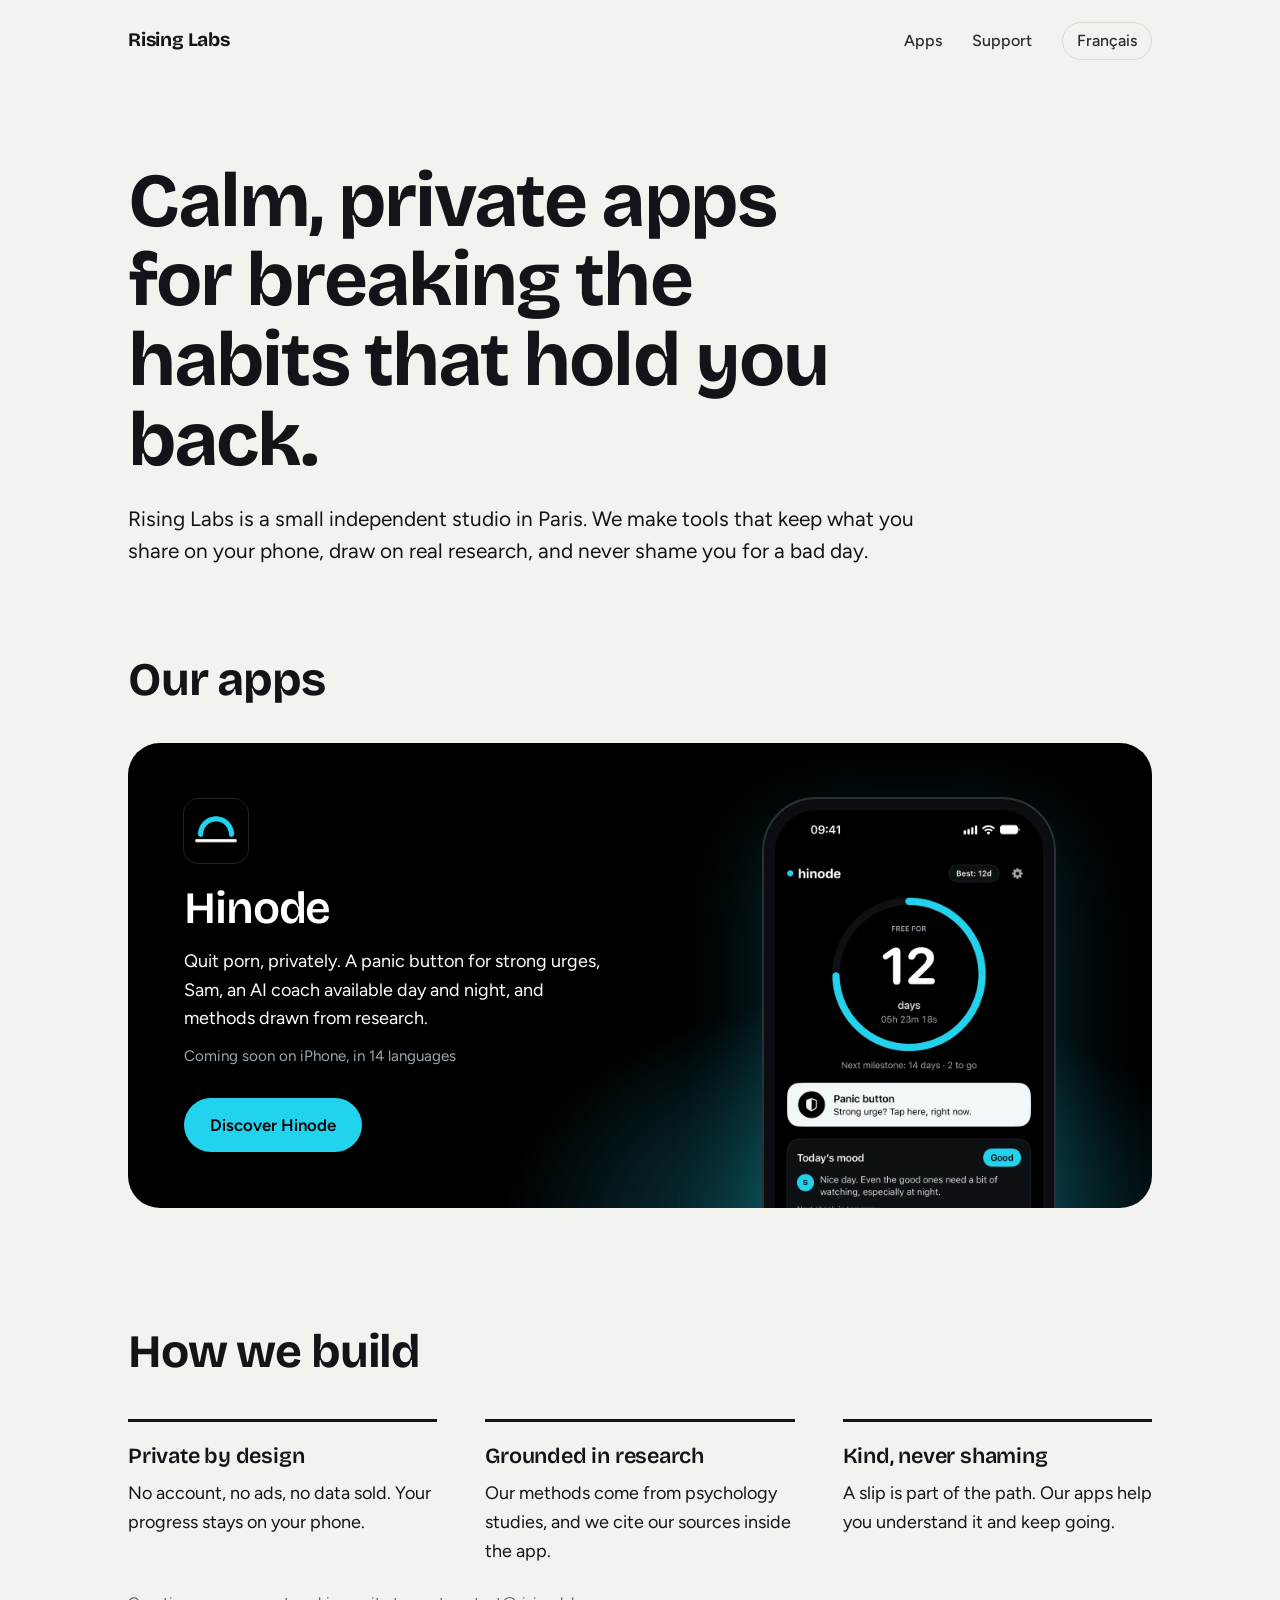
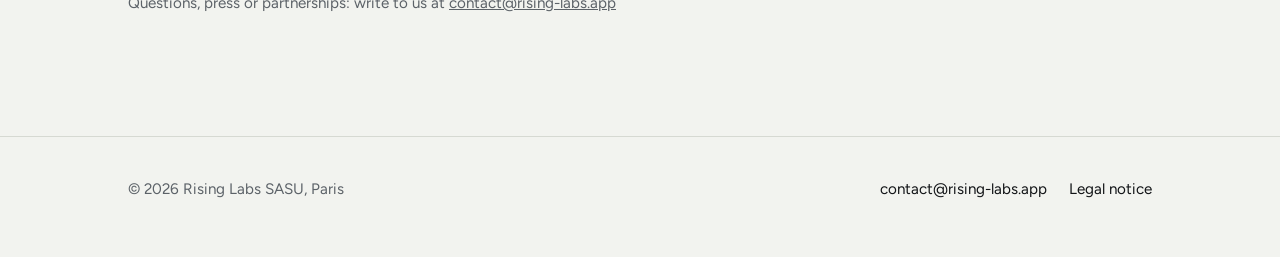
==== index.html @ cd3cd75d "Add files via upload" ====
<!doctype html>
<html lang="en" class="t-studio">
<head>
<meta charset="utf-8">
<meta name="viewport" content="width=device-width,initial-scale=1">
<title>Rising Labs: calm, private apps for a fresh start</title>
<meta name="description" content="Rising Labs is an independent studio in Paris making calm, private apps that help you break the habits holding you back.">
<meta name="theme-color" content="#f2f3ef">
<link rel="icon" type="image/svg+xml" href="/assets/img/rising-labs.svg">
<link rel="alternate" hreflang="en" href="https://www.rising-labs.app/">
<link rel="alternate" hreflang="fr" href="https://www.rising-labs.app/fr/">
<link rel="preload" href="/assets/fonts/bricolage-grotesque-latin-700-normal.woff2" as="font" type="font/woff2" crossorigin>
<link rel="stylesheet" href="/assets/style.css">
</head>
<body>
<header class="wrap top">
  <a class="brand" href="/">Rising Labs</a>
  <nav class="nav" aria-label="Main">
    <a href="/#apps">Apps</a>
    <a href="/support/">Support</a>
    <a class="lang" href="/fr/" hreflang="fr" lang="fr">Français</a>
  </nav>
</header>
<main>
<div class="wrap intro">
  <h1>Calm, private apps for breaking the habits that hold you back.</h1>
  <p class="lead">Rising Labs is a small independent studio in Paris. We make tools that keep what you share on your phone, draw on real research, and never shame you for a bad day.</p>
</div>
<section class="wrap" aria-labelledby="apps" style="padding-top:clamp(48px,7vw,88px)">
  <h2 id="apps">Our apps</h2>
  <div class="tiles">
    <article class="tile tile-hinode t-hinode">
      <div class="tile-body">
        <img src="/assets/img/hinode-icon-180.png" alt="" width="64" height="64">
        <h3>Hinode</h3>
        <p>Quit porn, privately. A panic button for strong urges, Sam, an AI coach available day and night, and methods drawn from research.</p>
        <p class="status">Coming soon on iPhone, in 14 languages</p>
        <a class="btn btn-dawn" href="/hinode/">Discover Hinode</a>
      </div>
      <div class="tile-shot" aria-hidden="true"><div class="phone"><img src="/assets/img/01-accueil-en.webp" alt="" width="660" height="1434"></div></div>
    </article>
  </div>
</section>
<section class="wrap" aria-labelledby="how" style="padding-top:0">
  <h2 id="how">How we build</h2>
  <div class="principles"><div><h3>Private by design</h3><p>No account, no ads, no data sold. Your progress stays on your phone.</p></div><div><h3>Grounded in research</h3><p>Our methods come from psychology studies, and we cite our sources inside the app.</p></div><div><h3>Kind, never shaming</h3><p>A slip is part of the path. Our apps help you understand it and keep going.</p></div></div>
  <p class="note" id="contact">Questions, press or partnerships: write to us at <a href="mailto:contact@rising-labs.app">contact@rising-labs.app</a></p>
</section>
</main>
<footer>
  <div class="wrap">
    <span class="legal">© 2026 Rising Labs SASU, Paris</span>
    <nav aria-label="Footer">
      <a href="mailto:contact@rising-labs.app">contact@rising-labs.app</a>
      <a href="/legal/">Legal notice</a>
    </nav>
  </div>
</footer>
</body>
</html>
---- assets/style.css ----
@font-face{font-family:"Bricolage";src:url(/assets/fonts/bricolage-grotesque-latin-600-normal.woff2) format("woff2");font-weight:600;font-display:swap;unicode-range:U+0000-00FF,U+0131,U+0152-0153,U+02BB-02BC,U+02C6,U+02DA,U+02DC,U+0304,U+0308,U+0329,U+2000-206F,U+20AC,U+2122,U+2191,U+2193,U+2212,U+2215,U+FEFF,U+FFFD}
@font-face{font-family:"Bricolage";src:url(/assets/fonts/bricolage-grotesque-latin-ext-600-normal.woff2) format("woff2");font-weight:600;font-display:swap;unicode-range:U+0100-02BA,U+02BD-02C5,U+02C7-02CC,U+02CE-02D7,U+02DD-02FF,U+1D00-1DBF,U+1E00-1E9F,U+1EF2-1EFF,U+2020,U+20A0-20AB,U+20AD-20C0,U+2113,U+2C60-2C7F,U+A720-A7FF}
@font-face{font-family:"Bricolage";src:url(/assets/fonts/bricolage-grotesque-latin-700-normal.woff2) format("woff2");font-weight:700;font-display:swap;unicode-range:U+0000-00FF,U+0131,U+0152-0153,U+02BB-02BC,U+02C6,U+02DA,U+02DC,U+0304,U+0308,U+0329,U+2000-206F,U+20AC,U+2122,U+2191,U+2193,U+2212,U+2215,U+FEFF,U+FFFD}
@font-face{font-family:"Bricolage";src:url(/assets/fonts/bricolage-grotesque-latin-ext-700-normal.woff2) format("woff2");font-weight:700;font-display:swap;unicode-range:U+0100-02BA,U+02BD-02C5,U+02C7-02CC,U+02CE-02D7,U+02DD-02FF,U+1D00-1DBF,U+1E00-1E9F,U+1EF2-1EFF,U+2020,U+20A0-20AB,U+20AD-20C0,U+2113,U+2C60-2C7F,U+A720-A7FF}
@font-face{font-family:"Figtree";src:url(/assets/fonts/figtree-latin-400-normal.woff2) format("woff2");font-weight:400;font-display:swap;unicode-range:U+0000-00FF,U+0131,U+0152-0153,U+02BB-02BC,U+02C6,U+02DA,U+02DC,U+0304,U+0308,U+0329,U+2000-206F,U+20AC,U+2122,U+2191,U+2193,U+2212,U+2215,U+FEFF,U+FFFD}
@font-face{font-family:"Figtree";src:url(/assets/fonts/figtree-latin-ext-400-normal.woff2) format("woff2");font-weight:400;font-display:swap;unicode-range:U+0100-02BA,U+02BD-02C5,U+02C7-02CC,U+02CE-02D7,U+02DD-02FF,U+1D00-1DBF,U+1E00-1E9F,U+1EF2-1EFF,U+2020,U+20A0-20AB,U+20AD-20C0,U+2113,U+2C60-2C7F,U+A720-A7FF}
@font-face{font-family:"Figtree";src:url(/assets/fonts/figtree-latin-500-normal.woff2) format("woff2");font-weight:500;font-display:swap;unicode-range:U+0000-00FF,U+0131,U+0152-0153,U+02BB-02BC,U+02C6,U+02DA,U+02DC,U+0304,U+0308,U+0329,U+2000-206F,U+20AC,U+2122,U+2191,U+2193,U+2212,U+2215,U+FEFF,U+FFFD}
@font-face{font-family:"Figtree";src:url(/assets/fonts/figtree-latin-ext-500-normal.woff2) format("woff2");font-weight:500;font-display:swap;unicode-range:U+0100-02BA,U+02BD-02C5,U+02C7-02CC,U+02CE-02D7,U+02DD-02FF,U+1D00-1DBF,U+1E00-1E9F,U+1EF2-1EFF,U+2020,U+20A0-20AB,U+20AD-20C0,U+2113,U+2C60-2C7F,U+A720-A7FF}
@font-face{font-family:"Figtree";src:url(/assets/fonts/figtree-latin-600-normal.woff2) format("woff2");font-weight:600;font-display:swap;unicode-range:U+0000-00FF,U+0131,U+0152-0153,U+02BB-02BC,U+02C6,U+02DA,U+02DC,U+0304,U+0308,U+0329,U+2000-206F,U+20AC,U+2122,U+2191,U+2193,U+2212,U+2215,U+FEFF,U+FFFD}
@font-face{font-family:"Figtree";src:url(/assets/fonts/figtree-latin-ext-600-normal.woff2) format("woff2");font-weight:600;font-display:swap;unicode-range:U+0100-02BA,U+02BD-02C5,U+02C7-02CC,U+02CE-02D7,U+02DD-02FF,U+1D00-1DBF,U+1E00-1E9F,U+1EF2-1EFF,U+2020,U+20A0-20AB,U+20AD-20C0,U+2113,U+2C60-2C7F,U+A720-A7FF}
:root{--max:1120px;--gutter:clamp(20px,5vw,48px)}
.t-hinode{--night:#000;--ink:#fff;--dawn:#22d3ee;--on-dawn:#000;--mist:#9aa6b0;--panel:#0e1114;--line:#20262c;color-scheme:dark}
.t-studio{--night:#f2f3ef;--ink:#121417;--dawn:#121417;--on-dawn:#fff;--mist:#5c6268;--panel:#fafbf8;--line:#d6d9d2;color-scheme:light}
*{box-sizing:border-box;margin:0;padding:0}
html{background:var(--night);-webkit-text-size-adjust:100%}
body{background:var(--night);color:var(--ink);font:400 18px/1.6 "Figtree",system-ui,sans-serif;-webkit-font-smoothing:antialiased;overflow-x:hidden}
a{color:inherit}
a:focus-visible,button:focus-visible{outline:3px solid var(--dawn);outline-offset:3px;border-radius:6px}
img{display:block;max-width:100%;height:auto}
.wrap{max-width:var(--max);margin:0 auto;padding-inline:var(--gutter)}
h1,h2,h3{font-family:"Bricolage",system-ui,sans-serif;font-weight:700;letter-spacing:-.025em;line-height:1.05}
h1{font-size:clamp(2.5rem,6.4vw,4.75rem);max-width:15ch}
h2{font-size:clamp(1.9rem,4vw,2.9rem);max-width:20ch}
h3{font-size:1.35rem;font-weight:600;letter-spacing:-.01em;line-height:1.2}
p{max-width:62ch}
.lead{font-size:clamp(1.1rem,2vw,1.3rem);line-height:1.55;margin-top:1.4rem}

/* en-tête */
.top{display:flex;align-items:center;justify-content:space-between;gap:16px;padding-block:22px}
.brand{white-space:nowrap;display:flex;align-items:center;gap:12px;text-decoration:none;font-family:"Bricolage";font-weight:700;font-size:1.2rem;letter-spacing:-.01em}
.brand svg{width:34px;height:22px}
.nav{display:flex;gap:clamp(14px,3vw,30px);align-items:center;font-weight:500;font-size:1rem}
.nav a{text-decoration:none;opacity:.9;white-space:nowrap}
.nav a:hover,.nav a[aria-current]{opacity:1;color:var(--dawn)}
.nav .lang{border:1px solid var(--line);border-radius:999px;padding:5px 14px}
@media (max-width:480px){.nav{gap:14px;font-size:.95rem}.nav .lang{padding:4px 10px}.brand{font-size:1.05rem;gap:9px}.brand svg{width:28px}}

/* le lever de soleil */
.dawn{position:relative;width:100%;overflow:hidden;margin-top:clamp(28px,6vw,56px)}
.dawn svg{display:block;width:100%;height:auto}
.dawn .sun{transform-box:view-box;transform-origin:50% 100%;animation:rise 2.4s cubic-bezier(.2,.7,.1,1) .2s both}
.dawn .glow{animation:glow 2.8s ease-out .2s both}
@keyframes rise{from{transform:translateY(58%)}to{transform:translateY(0)}}
@keyframes glow{from{opacity:0}to{opacity:1}}
@media (prefers-reduced-motion:reduce){.dawn .sun,.dawn .glow{animation:none}}

section{padding-block:clamp(64px,10vw,120px)}
.intro{padding-top:clamp(40px,7vw,80px)}

/* boutons */
.btn{display:inline-flex;align-items:center;gap:10px;border-radius:999px;padding:14px 26px;font-weight:600;font-size:1.05rem;text-decoration:none;transition:transform .15s ease}
.btn-dawn{background:var(--dawn);color:var(--on-dawn)}
.btn-dawn:hover{transform:translateY(-1px)}
.btn-soon{border:1.5px solid var(--line);color:var(--ink)}
.btn-soon span{width:9px;height:9px;border-radius:50%;background:var(--dawn);box-shadow:0 0 12px var(--dawn)}
.actions{display:flex;flex-wrap:wrap;gap:14px;margin-top:2rem}

/* liste des apps */
.app-row{display:grid;grid-template-columns:auto 1fr auto;gap:28px;align-items:center;padding:34px 0;border-top:1px solid var(--line);border-bottom:1px solid var(--line);margin-top:2.4rem}
.app-row img{width:96px;height:96px;border-radius:22px;box-shadow:0 0 0 1px var(--line)}
.app-row h3{font-size:1.7rem}
.app-row p{margin-top:.35rem}
.app-row .status{color:var(--mist);font-size:.95rem;margin-top:.6rem}
@media (max-width:720px){.app-row{grid-template-columns:auto 1fr}.app-row{align-items:start}.app-row .btn{grid-column:1/-1;justify-self:start}.app-row img{width:72px;height:72px;border-radius:17px}}

.app-row + .app-row{border-top:0;margin-top:0}
.mono{width:96px;height:96px;border-radius:22px;border:1.5px dashed var(--mist);display:grid;place-items:center;font-family:"Bricolage";font-weight:700;font-size:2.2rem;color:var(--mist)}
@media (max-width:720px){.mono{width:72px;height:72px;border-radius:17px;font-size:1.7rem}}
.app-row .soon{color:var(--mist);font-weight:500;font-size:.95rem;border:1px solid var(--line);border-radius:999px;padding:8px 16px;white-space:nowrap}
@media (max-width:720px){.app-row .soon{grid-column:1/-1;justify-self:start}}
.sublinks{display:flex;flex-wrap:wrap;gap:22px;margin-top:1.4rem;font-weight:500}
.sublinks a{color:var(--dawn);text-decoration:none}
.sublinks a:hover{text-decoration:underline}
/* tuiles d'apps : chaque app garde ses propres couleurs */
.tiles{display:grid;gap:20px;margin-top:2.4rem}
.tile{position:relative;border-radius:32px;overflow:hidden;display:grid;grid-template-columns:1.05fr .95fr;min-height:460px;background:var(--night);color:var(--ink)}
.tile-body{padding:clamp(28px,4.5vw,56px);display:flex;flex-direction:column;justify-content:center;align-items:flex-start}
.tile-body img{width:64px;height:64px;border-radius:15px;box-shadow:0 0 0 1px var(--line)}
.tile h3{font-size:clamp(2rem,4vw,2.8rem);margin-top:1.2rem;letter-spacing:-.025em}
.tile p{margin-top:.7rem;max-width:42ch}
.tile .status{color:var(--mist);font-size:.95rem}
.tile .btn{margin-top:1.8rem}
.tile-hinode{background:radial-gradient(520px 340px at 72% 105%,rgba(34,211,238,.38),rgba(34,211,238,0) 70%),#000}
.tile-shot{display:flex;justify-content:center;align-items:flex-start;padding-top:56px;max-height:460px}
.tile-shot .phone{width:290px;margin:0}
.tile-next{grid-template-columns:auto 1fr auto;min-height:0;align-items:center;gap:28px;padding:clamp(24px,3.5vw,40px);background:var(--panel);border:1.5px dashed var(--line)}
.tile-next h3{margin-top:0;font-size:1.8rem}
.tile-next p{margin-top:.35rem}
@media (max-width:820px){.tile{grid-template-columns:1fr}.tile-shot{max-height:340px;padding-top:8px}.tile-shot .phone{width:250px}.tile-next{grid-template-columns:auto 1fr;align-items:start}.tile-next .soon{grid-column:1/-1;justify-self:start}}
.soon{color:var(--mist);font-weight:500;font-size:.95rem;border:1px solid var(--line);border-radius:999px;padding:8px 16px;white-space:nowrap}
/* principes */
.principles{display:grid;grid-template-columns:repeat(3,1fr);gap:clamp(24px,4vw,48px);margin-top:2.6rem}
.principles div{border-top:3px solid var(--ink);padding-top:22px}
.principles div:first-child{border-color:var(--dawn)}
.principles p{margin-top:.6rem}
@media (max-width:820px){.principles{grid-template-columns:1fr}}

/* page Hinode */
.hero-app{display:grid;grid-template-columns:1.1fr .9fr;gap:clamp(32px,6vw,80px);align-items:center;padding-block:clamp(28px,5vw,64px) clamp(64px,9vw,110px)}
.app-id{display:flex;align-items:center;gap:14px;margin-bottom:1.6rem;font-family:"Bricolage";font-weight:700;font-size:1.4rem}
.app-id img{width:56px;height:56px;border-radius:13px;box-shadow:0 0 0 1px var(--line)}
@media (max-width:860px){.hero-app{grid-template-columns:1fr}}

.phone{position:relative;width:min(100%,330px);margin:0 auto;border-radius:52px;padding:11px;background:#0b0d10;box-shadow:0 0 0 2px #2a3036,0 30px 90px rgba(34,211,238,.22)}
.phone img{border-radius:42px;width:100%}
.phone::after{content:"";position:absolute;top:22px;left:50%;width:30%;height:26px;margin-left:-15%;border-radius:20px;background:#000}

.feature{display:grid;grid-template-columns:.85fr 1.15fr;gap:clamp(32px,7vw,96px);align-items:center;padding-block:clamp(48px,8vw,96px);border-top:1px solid var(--line)}
.feature:nth-of-type(even){grid-template-columns:1.15fr .85fr}
.feature:nth-of-type(even) .phone{order:2}
.feature .phone{width:min(100%,300px)}
.feature p{margin-top:1.1rem}
@media (max-width:860px){.feature,.feature:nth-of-type(even){grid-template-columns:1fr}.feature .phone,.feature:nth-of-type(even) .phone{order:2}}

.privacy-list{list-style:none;margin-top:2.2rem;display:grid;gap:0}
.privacy-list li{display:grid;grid-template-columns:28px 1fr;gap:14px;padding:18px 0;border-top:1px solid var(--line)}
.privacy-list li::before{content:"";width:14px;height:14px;margin-top:.45em;border-radius:50%;border:3px solid var(--dawn)}
.note{color:var(--mist);font-size:.95rem;margin-top:1.6rem}

/* pages de texte (support, confidentialité, mentions) */
.doc{padding-block:clamp(40px,7vw,80px) clamp(64px,9vw,110px)}
.doc h1{font-size:clamp(2.2rem,5vw,3.4rem);max-width:none}
.doc .updated{color:var(--mist);margin-top:.8rem}
.doc h2{font-size:1.6rem;margin-top:2.6rem;max-width:none}
.doc p,.doc li{margin-top:.9rem;max-width:68ch}
.doc ul{padding-left:1.3em}
.doc li::marker{color:var(--dawn)}
.doc strong{font-weight:600}
.doc a{color:var(--dawn)}
.doc .qa{border-top:1px solid var(--line);padding:22px 0 4px;margin-top:22px}
.doc .qa h3{font-size:1.25rem}
.doc .todo{background:var(--line);color:var(--ink);padding:1px 6px;border-radius:5px}

/* pied de page */
footer{border-top:1px solid var(--line);padding-block:40px 56px;font-size:.95rem}
footer .wrap{display:flex;flex-wrap:wrap;justify-content:space-between;gap:20px}
footer nav{display:flex;flex-wrap:wrap;gap:22px}
footer a{text-decoration:none}
footer a:hover{color:var(--dawn)}
footer .legal{color:var(--mist)}
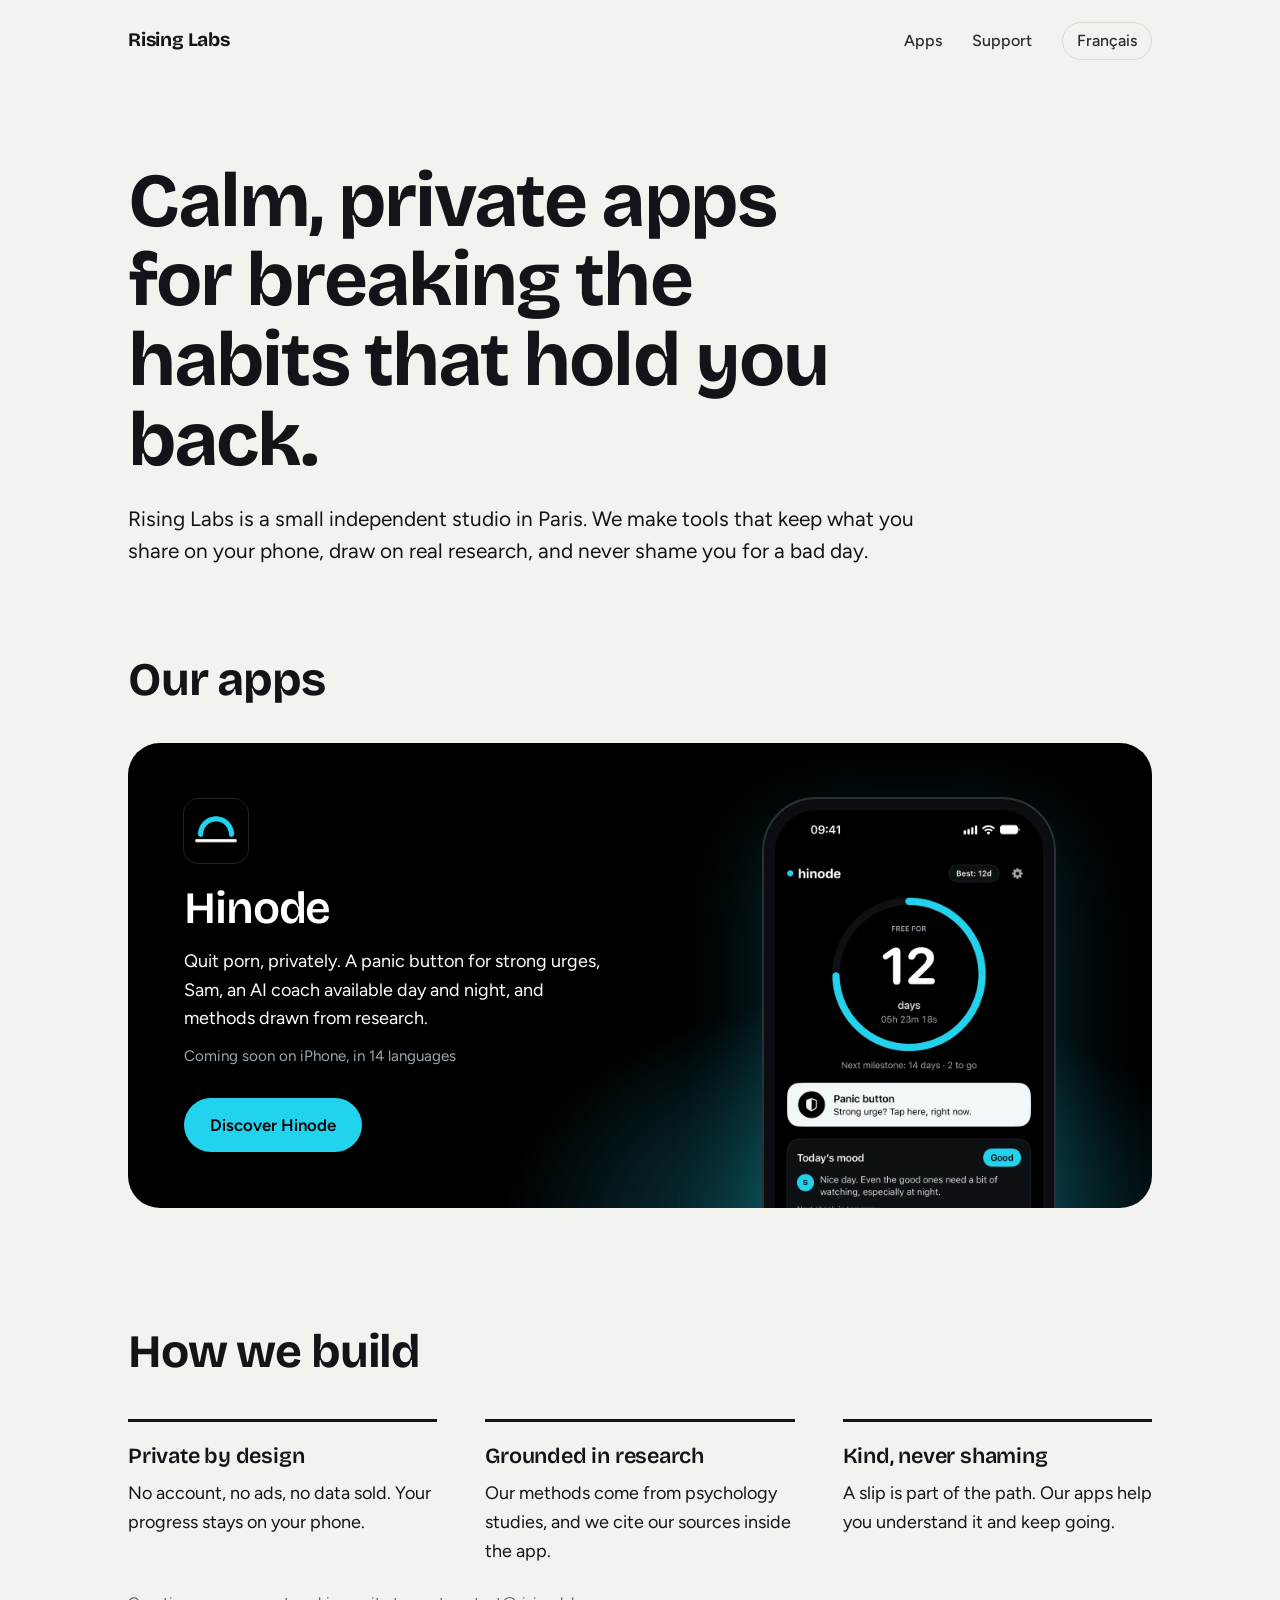
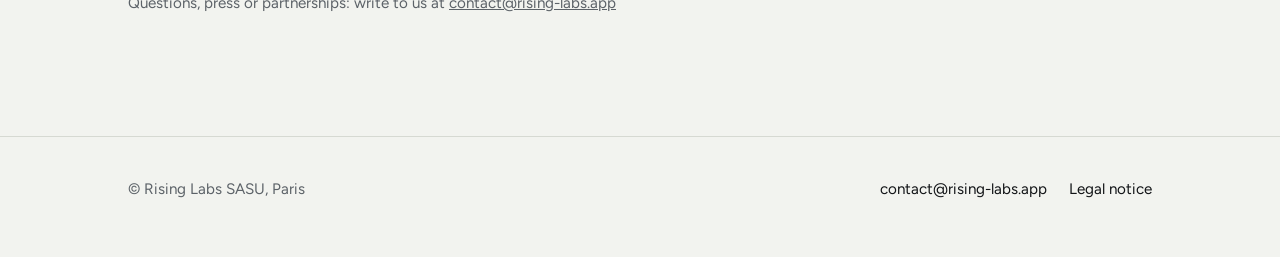
==== commit 944078ed: "Add files via upload" ====
--- a/index.html
+++ b/index.html
@@ -49,7 +49,7 @@
 </main>
 <footer>
   <div class="wrap">
-    <span class="legal">© 2026 Rising Labs SASU, Paris</span>
+    <span class="legal">© Rising Labs SASU, Paris</span>
     <nav aria-label="Footer">
       <a href="mailto:contact@rising-labs.app">contact@rising-labs.app</a>
       <a href="/legal/">Legal notice</a>
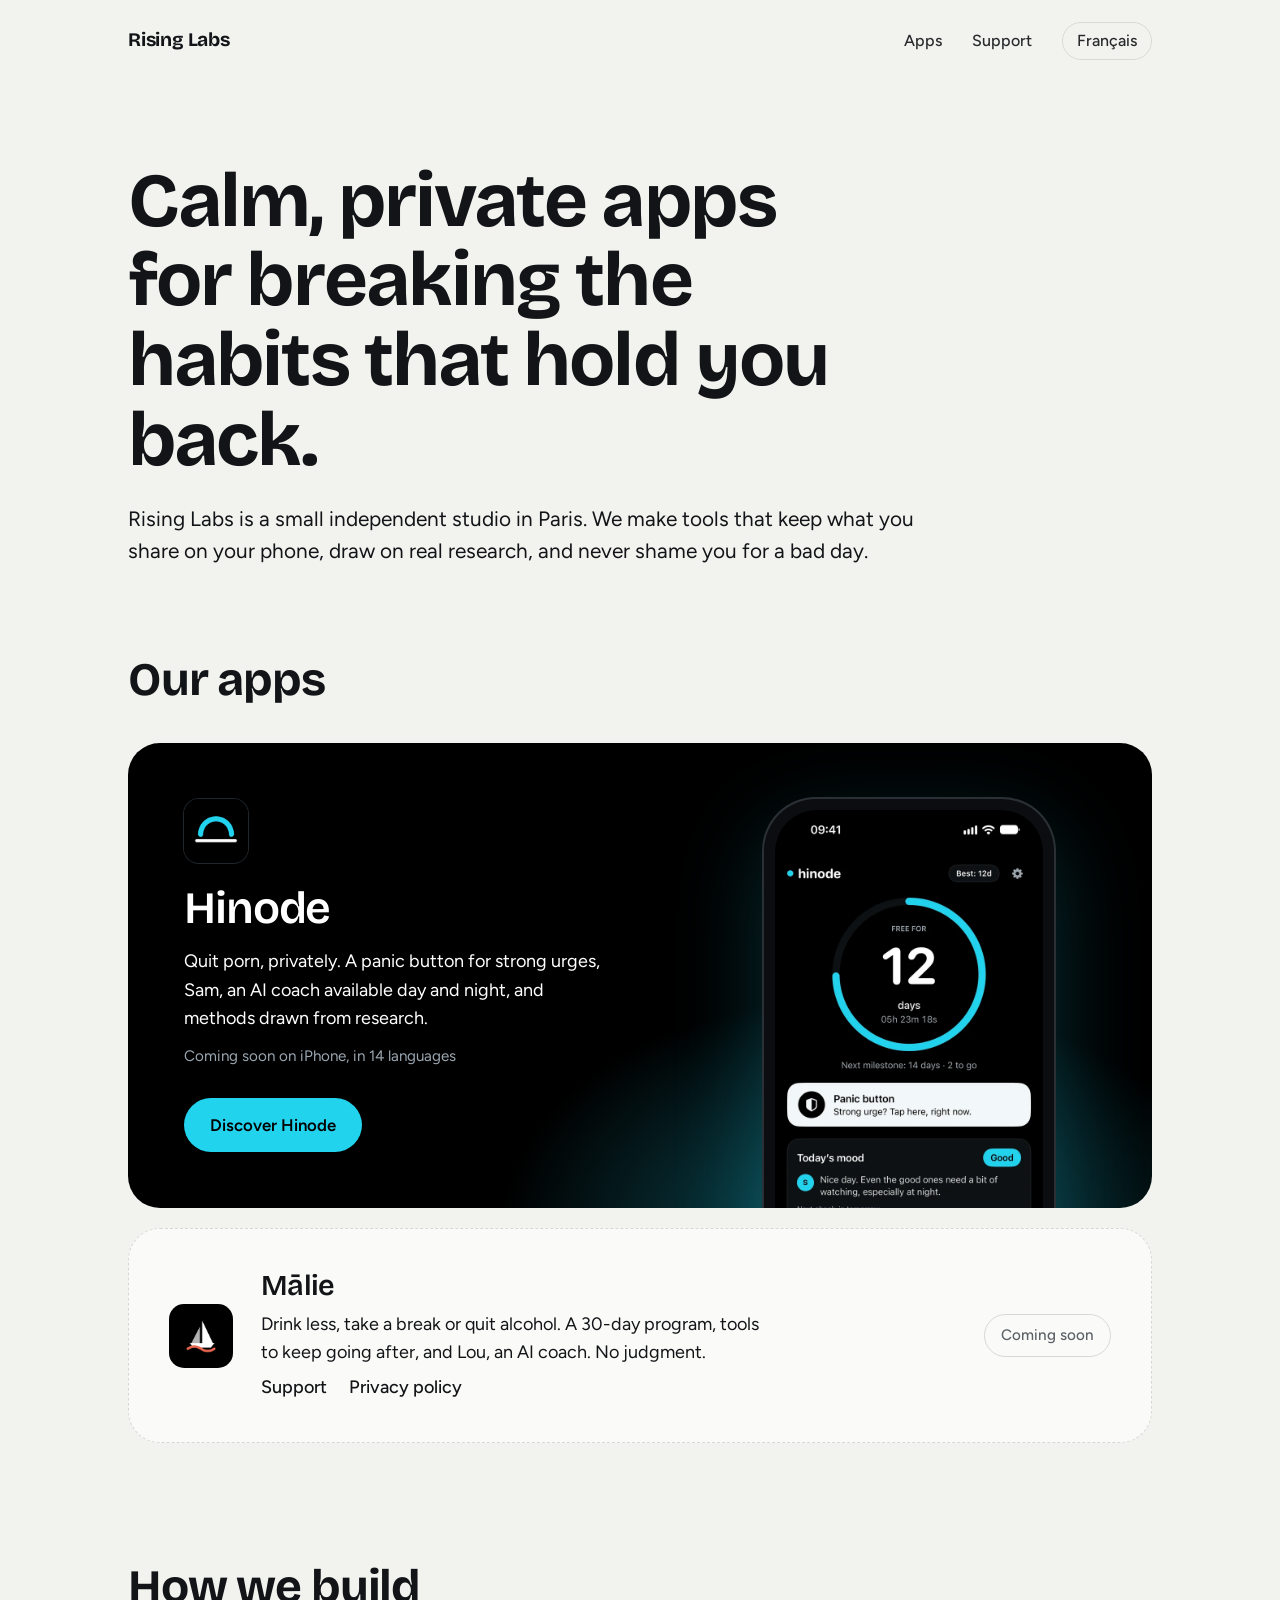
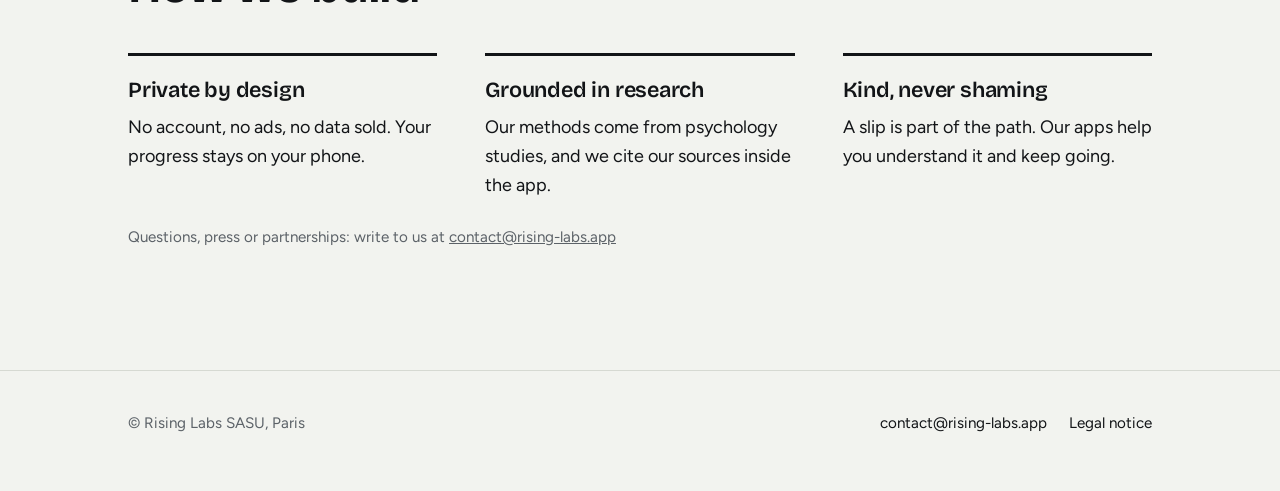
==== commit 3a6a1b50: "Add files via upload" ====
--- a/index.html
+++ b/index.html
@@ -39,6 +39,15 @@
       </div>
       <div class="tile-shot" aria-hidden="true"><div class="phone"><img src="/assets/img/01-accueil-en.webp" alt="" width="660" height="1434"></div></div>
     </article>
+    <article class="tile tile-next" id="malie">
+      <img src="/assets/img/malie-icon-180.png" alt="" width="64" height="64" style="border-radius:15px">
+      <div>
+        <h3>Mālie</h3>
+        <p>Drink less, take a break or quit alcohol. A 30-day program, tools to keep going after, and Lou, an AI coach. No judgment.</p>
+        <p class="sublinks"><a href="/support/#malie">Support</a><a href="/malie/privacy/">Privacy policy</a></p>
+      </div>
+      <span class="soon">Coming soon</span>
+    </article>
   </div>
 </section>
 <section class="wrap" aria-labelledby="how" style="padding-top:0">
--- a/assets/style.css
+++ b/assets/style.css
@@ -11,6 +11,7 @@
 @font-face{font-family:"Figtree";src:url(/assets/fonts/figtree-latin-ext-600-normal.woff2) format("woff2");font-weight:600;font-display:swap;unicode-range:U+0100-02BA,U+02BD-02C5,U+02C7-02CC,U+02CE-02D7,U+02DD-02FF,U+1D00-1DBF,U+1E00-1E9F,U+1EF2-1EFF,U+2020,U+20A0-20AB,U+20AD-20C0,U+2113,U+2C60-2C7F,U+A720-A7FF}
 :root{--max:1120px;--gutter:clamp(20px,5vw,48px)}
 .t-hinode{--night:#000;--ink:#fff;--dawn:#22d3ee;--on-dawn:#000;--mist:#9aa6b0;--panel:#0e1114;--line:#20262c;color-scheme:dark}
+.t-malie{--night:#f5efe6;--ink:#000;--dawn:#e8664f;--on-dawn:#000;--mist:#5b6672;--panel:#fffcf7;--line:#e6dccb;color-scheme:light}
 .t-studio{--night:#f2f3ef;--ink:#121417;--dawn:#121417;--on-dawn:#fff;--mist:#5c6268;--panel:#fafbf8;--line:#d6d9d2;color-scheme:light}
 *{box-sizing:border-box;margin:0;padding:0}
 html{background:var(--night);-webkit-text-size-adjust:100%}
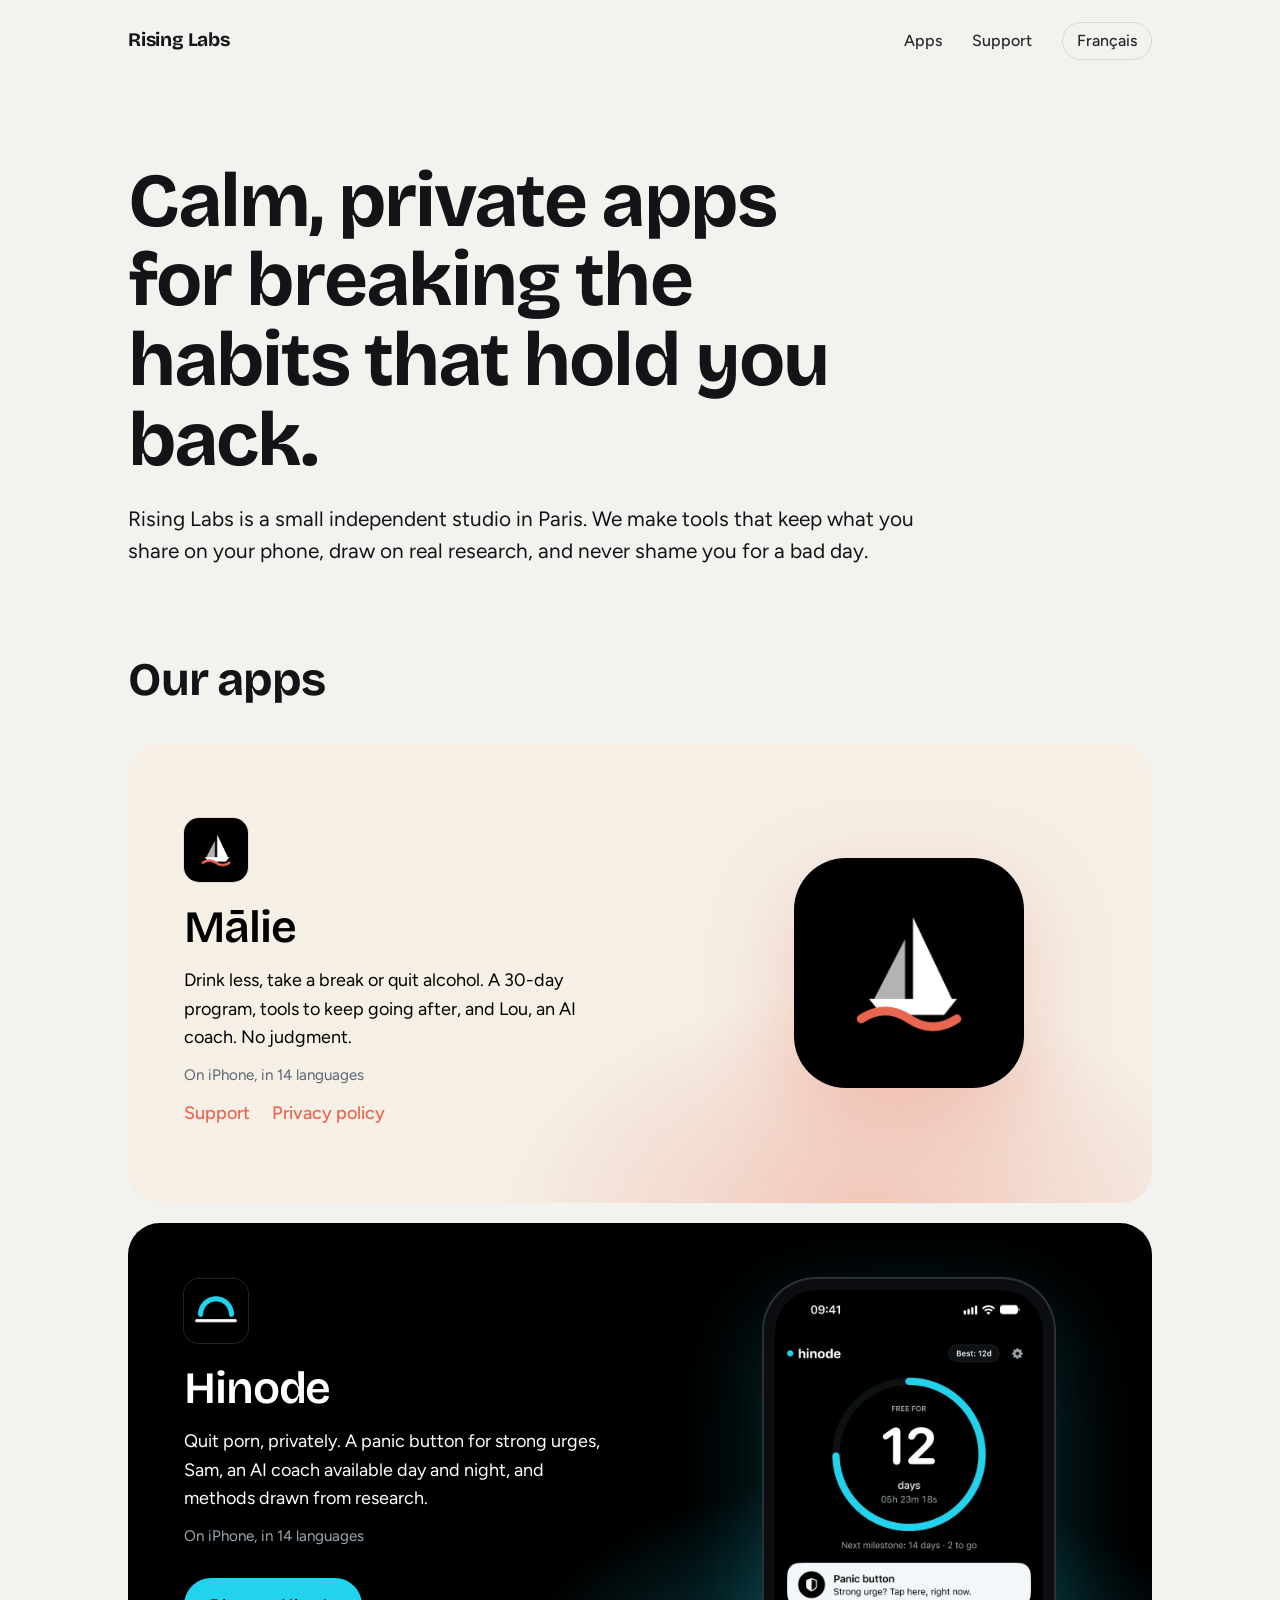
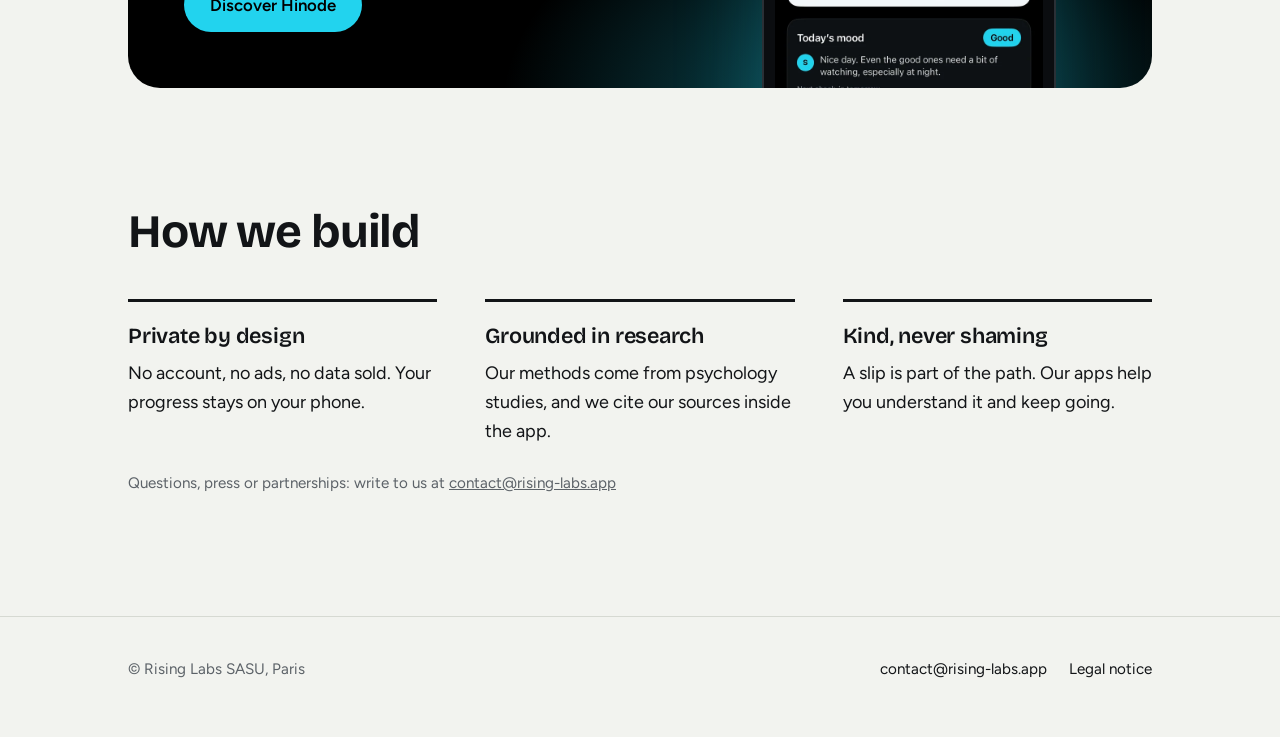
==== commit 1a5c7af0: "Add files via upload" ====
--- a/index.html
+++ b/index.html
@@ -29,24 +29,25 @@
 <section class="wrap" aria-labelledby="apps" style="padding-top:clamp(48px,7vw,88px)">
   <h2 id="apps">Our apps</h2>
   <div class="tiles">
+    <article class="tile tile-malie t-malie" id="malie">
+      <div class="tile-body">
+        <img src="/assets/img/malie-icon-180.png" alt="" width="64" height="64">
+        <h3>Mālie</h3>
+        <p>Drink less, take a break or quit alcohol. A 30-day program, tools to keep going after, and Lou, an AI coach. No judgment.</p>
+        <p class="status">On iPhone, in 14 languages</p>
+        <p class="sublinks"><a href="/support/#malie">Support</a><a href="/malie/privacy/">Privacy policy</a></p>
+      </div>
+      <div class="tile-icon" aria-hidden="true"><img src="/assets/img/malie-icon-512.png" alt="" width="512" height="512"></div>
+    </article>
     <article class="tile tile-hinode t-hinode">
       <div class="tile-body">
         <img src="/assets/img/hinode-icon-180.png" alt="" width="64" height="64">
         <h3>Hinode</h3>
         <p>Quit porn, privately. A panic button for strong urges, Sam, an AI coach available day and night, and methods drawn from research.</p>
-        <p class="status">Coming soon on iPhone, in 14 languages</p>
+        <p class="status">On iPhone, in 14 languages</p>
         <a class="btn btn-dawn" href="/hinode/">Discover Hinode</a>
       </div>
       <div class="tile-shot" aria-hidden="true"><div class="phone"><img src="/assets/img/01-accueil-en.webp" alt="" width="660" height="1434"></div></div>
-    </article>
-    <article class="tile tile-next" id="malie">
-      <img src="/assets/img/malie-icon-180.png" alt="" width="64" height="64" style="border-radius:15px">
-      <div>
-        <h3>Mālie</h3>
-        <p>Drink less, take a break or quit alcohol. A 30-day program, tools to keep going after, and Lou, an AI coach. No judgment.</p>
-        <p class="sublinks"><a href="/support/#malie">Support</a><a href="/malie/privacy/">Privacy policy</a></p>
-      </div>
-      <span class="soon">Coming soon</span>
     </article>
   </div>
 </section>
--- a/assets/style.css
+++ b/assets/style.css
@@ -83,6 +83,9 @@
 .tile .status{color:var(--mist);font-size:.95rem}
 .tile .btn{margin-top:1.8rem}
 .tile-hinode{background:radial-gradient(520px 340px at 72% 105%,rgba(34,211,238,.38),rgba(34,211,238,0) 70%),#000}
+.tile-malie{background:radial-gradient(520px 340px at 72% 105%,rgba(232,102,79,.30),rgba(232,102,79,0) 70%),#f5efe6}
+.tile-icon{display:flex;justify-content:center;align-items:center;padding:32px}
+.tile-icon img{width:min(62%,230px);height:auto;border-radius:22.5%;box-shadow:0 30px 90px rgba(232,102,79,.28)}
 .tile-shot{display:flex;justify-content:center;align-items:flex-start;padding-top:56px;max-height:460px}
 .tile-shot .phone{width:290px;margin:0}
 .tile-next{grid-template-columns:auto 1fr auto;min-height:0;align-items:center;gap:28px;padding:clamp(24px,3.5vw,40px);background:var(--panel);border:1.5px dashed var(--line)}
